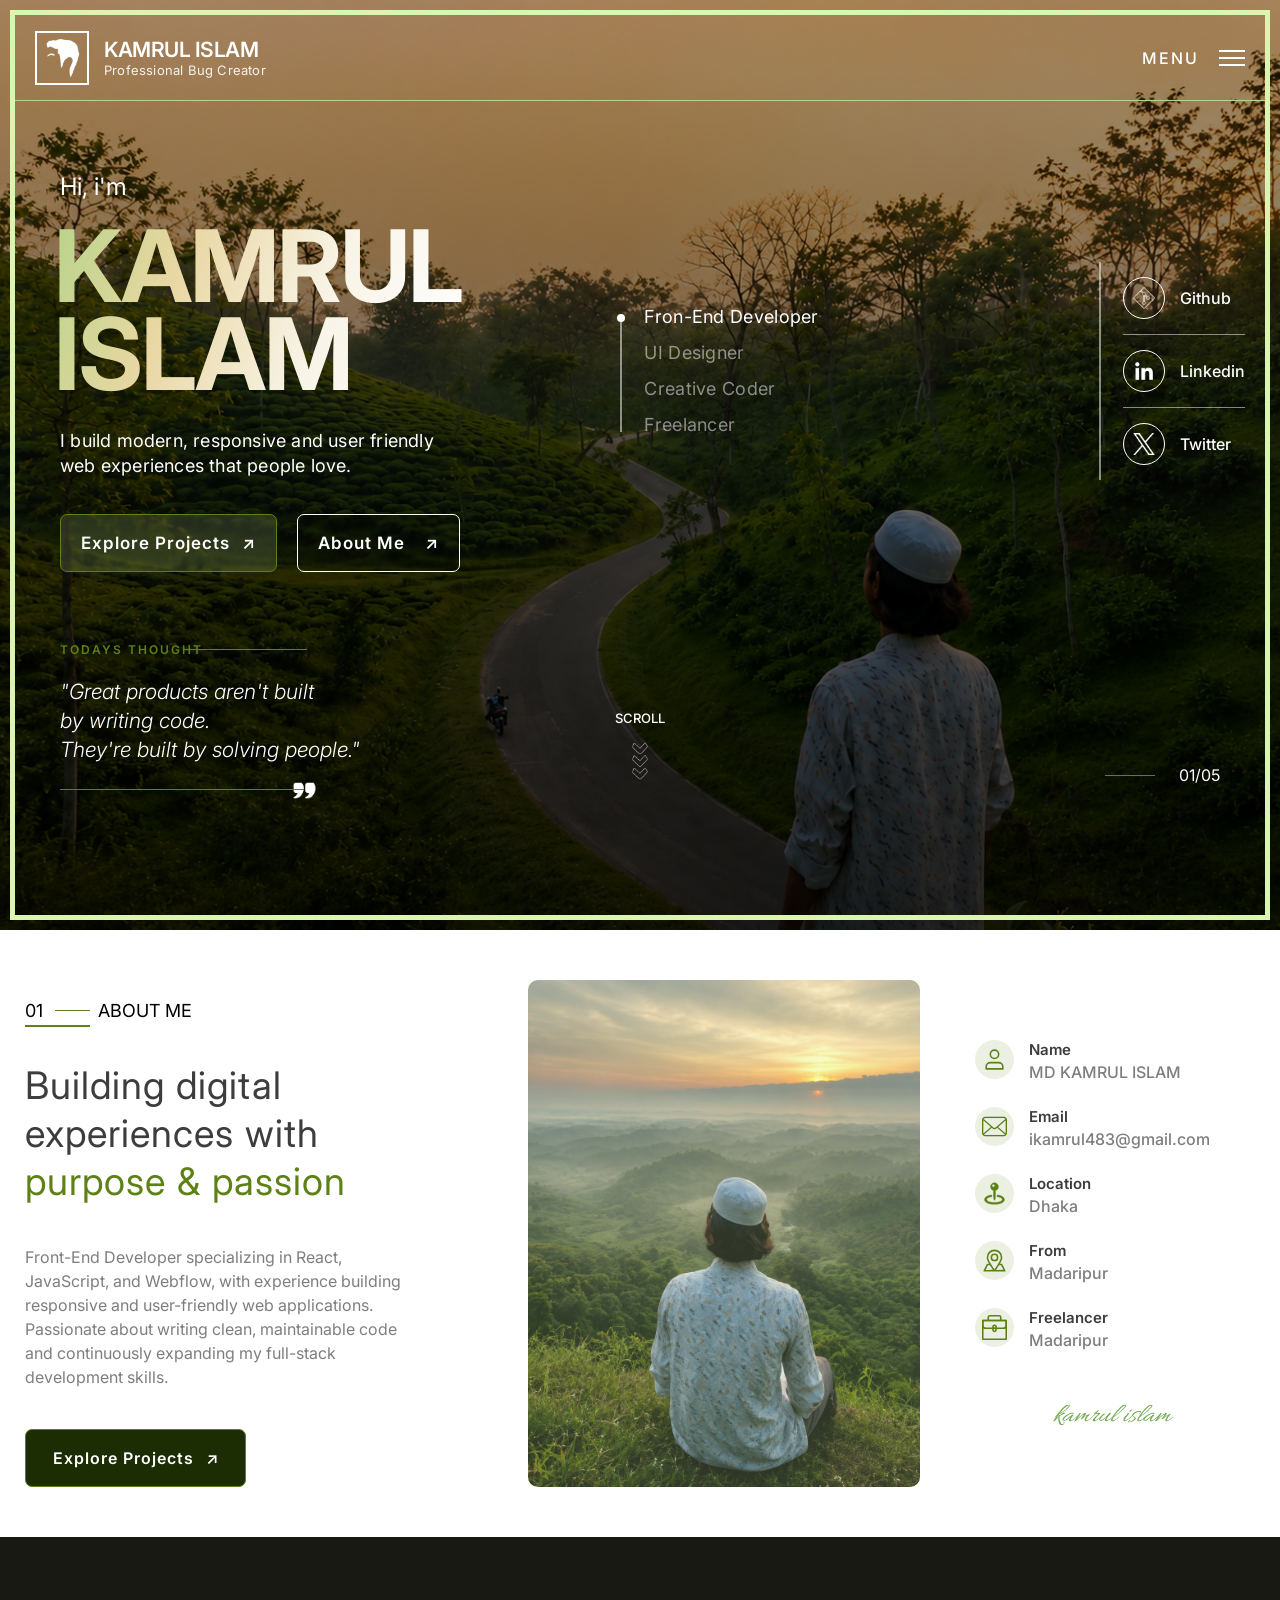
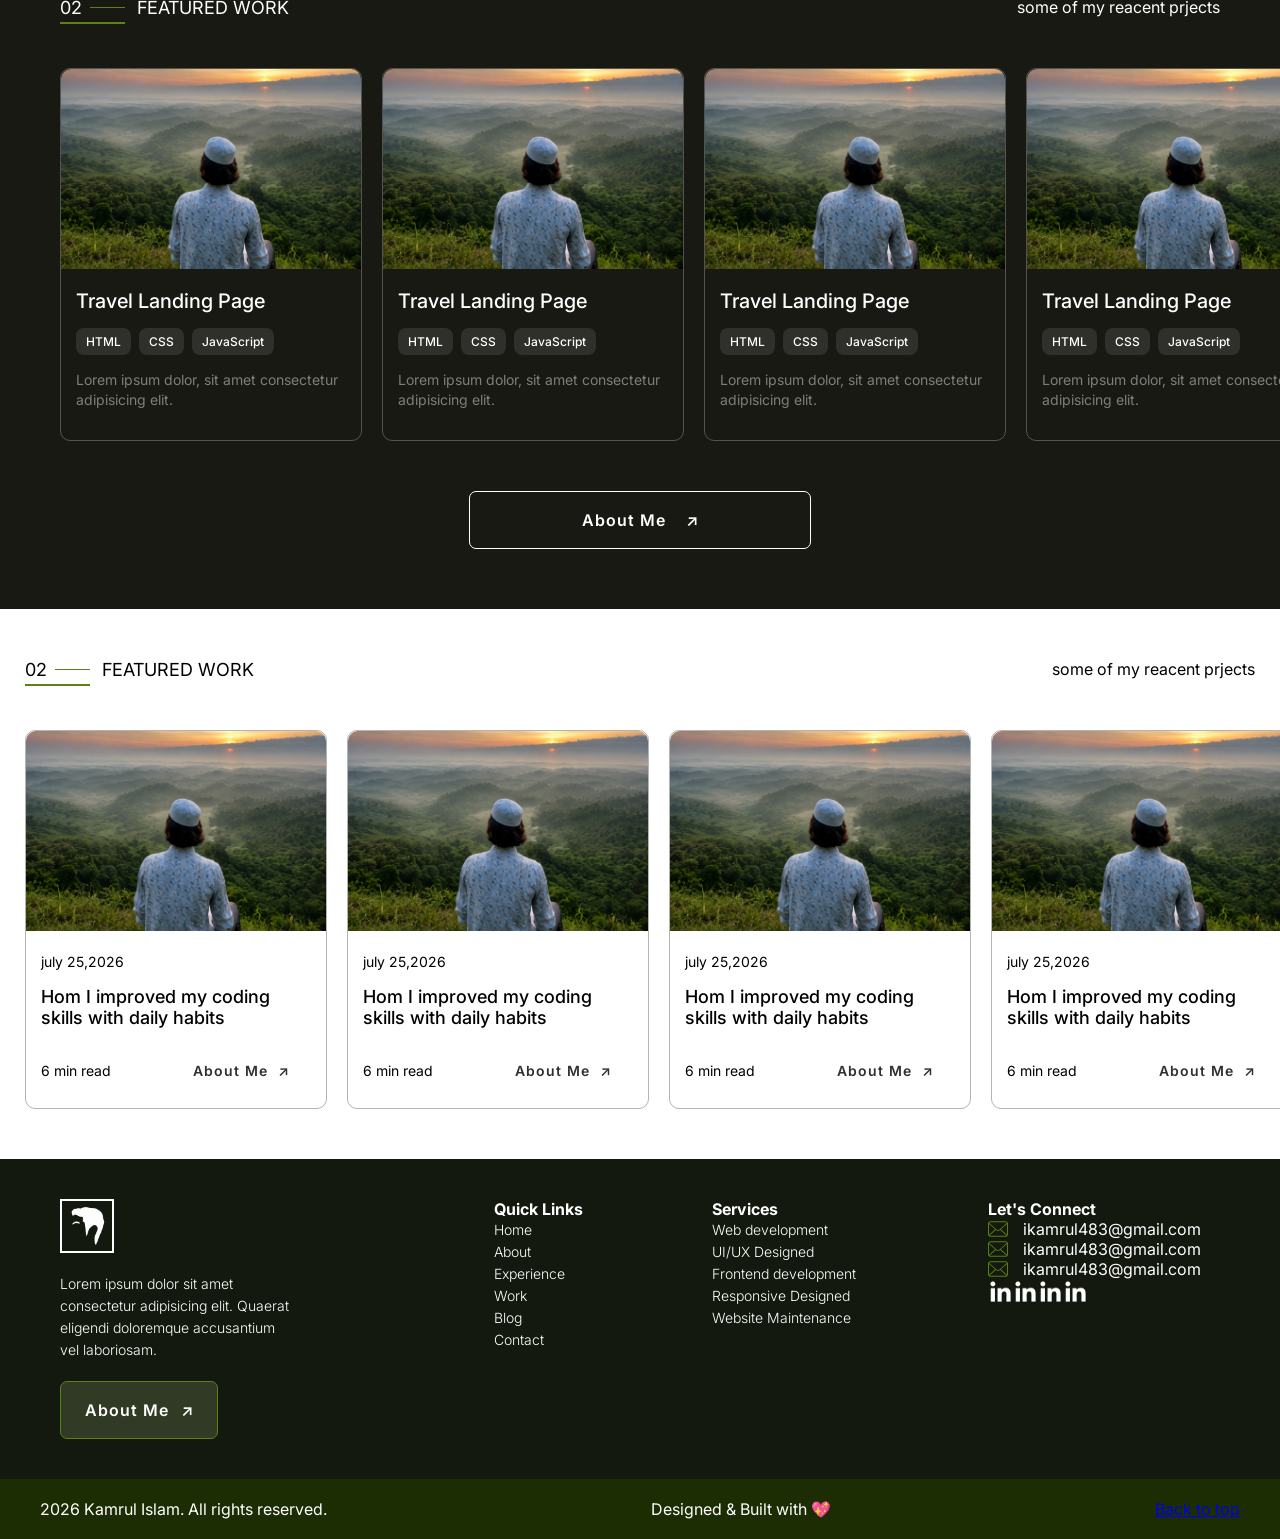
==== index.html @ 01bc1e88 "Initial commit" ====
<!doctype html>
<html lang="en">
  <head>
    <meta charset="UTF-8" />
    <meta name="viewport" content="width=device-width, initial-scale=1.0" />
    <title>Kamrul Islam</title>
    <link rel="preconnect" href="https://fonts.googleapis.com" />
    <link rel="preconnect" href="https://fonts.gstatic.com" crossorigin />
    <link
      href="https://fonts.googleapis.com/css2?family=Inter:ital,opsz,wght@0,14..32,100..900;1,14..32,100..900&display=swap"
      rel="stylesheet"
    />
    <link rel="stylesheet" href="./css/styles.css" />
  </head>
  <body>
    <header class="hero-frame">
      <div class="hero">
        <nav>
          <div class="logo">
            <div class="logo-image">
              <img src="./images/logo.png" alt="" />
            </div>
            <h6>Kamrul ISlam <span>Professional Bug Creator</span></h6>
          </div>

          <div class="menu">
            <h6>Menu</h6>
            <div class="menu-icon"></div>
          </div>
        </nav>

        <div class="top-hero">
          <div class="top-hero-main">
            <h5>Hi, i'm</h5>
            <h1>kamrul<br />islam</h1>
            <p>
              I build modern, responsive and user friendly <br />web experiences
              that people love.
            </p>
            <div class="btn-group">
              <a class="primary-btn">Explore Projects<span>↗</span></a>
              <a class="secondary-btn">About Me<span>↗</span></a>
            </div>
          </div>
          <div class="top-hero-work">
            <p>Fron-End Developer</p>
            <p>UI Designer</p>
            <p>Creative Coder</p>
            <p>Freelancer</p>
          </div>
          <div class="top-hero-icons">
            <div class="top-hero-icon">
              <span class="icon-box">
                <img src="./images/git.png" alt="" />
              </span>
              <a href=""> Github</a>
            </div>
            <div class="top-hero-icon">
              <span class="icon-box">
                <img src="./images/linkedin.png" alt="" />
              </span>
              <a href="">Linkedin</a>
            </div>
            <div class="top-hero-icon">
              <span class="icon-box">
                <img src="./images/twitter.png" alt="" />
              </span>
              <a href="">Twitter</a>
            </div>
          </div>
        </div>
        <div class="bottom-hero">
          <div class="today-quote">
            <h3>Todays thought</h3>
            <em
              >"Great products aren't built <br />by writing code. <br />They're
              built by solving people."</em
            >
          </div>
          <div class="scroll">
            <p>SCROLL</p>
            <div class="arrow-down">
              <img src="./images/right-sign.png" alt="" />
            </div>
          </div>
          <div class="bottom-hero-page_num">01/05</div>
        </div>
      </div>
    </header>

    <main>
      <section class="about container">
        <div class="about-content-left">
          <div class="number"><span>01</span> About Me</div>
          <h2 class="about-title">
            Building digital experiences with <span>purpose & passion</span>
          </h2>
          <p class="about-details">
            Front-End Developer specializing in React, JavaScript, and Webflow,
            with experience building responsive and user-friendly web
            applications. Passionate about writing clean, maintainable code and
            continuously expanding my full-stack development skills.
          </p>
          <a class="primary-btn">Explore Projects<span>↗</span></a>
        </div>
        <div class="about-img">
          <img src="./images/about.png" alt="" />
        </div>
        <div class="about-content-right">
          <div class="about-info">
            <div class="about-icon">
              <svg
                viewBox="0 0 24 24"
                fill="none"
                xmlns="http://www.w3.org/2000/svg"
              >
                <g id="SVGRepo_bgCarrier" stroke-width="0"></g>
                <g
                  id="SVGRepo_tracerCarrier"
                  stroke-linecap="round"
                  stroke-linejoin="round"
                ></g>
                <g id="SVGRepo_iconCarrier">
                  <path
                    d="M16 15H8C5.79086 15 4 16.7909 4 19V21H20V19C20 16.7909 18.2091 15 16 15Z"
                    stroke="#5e8116"
                    stroke-width="1.5"
                    stroke-linecap="round"
                    stroke-linejoin="round"
                  ></path>
                  <path
                    d="M12 11C14.2091 11 16 9.20914 16 7C16 4.79086 14.2091 3 12 3C9.79086 3 8 4.79086 8 7C8 9.20914 9.79086 11 12 11Z"
                    stroke="#5e8116"
                    stroke-width="1.5"
                    stroke-linecap="round"
                    stroke-linejoin="round"
                  ></path>
                </g>
              </svg>
            </div>
            <label for="">Name</label>
            <p>MD KAMRUL ISLAM</p>
          </div>
          <div class="about-info">
            <div class="about-icon">
              <svg
                height="200px"
                width="200px"
                version="1.1"
                id="_x32_"
                xmlns="http://www.w3.org/2000/svg"
                xmlns:xlink="http://www.w3.org/1999/xlink"
                viewBox="0 0 512 512"
                xml:space="preserve"
                fill="#000000"
                stroke="#000000"
              >
                <g id="SVGRepo_bgCarrier" stroke-width="0"></g>
                <g
                  id="SVGRepo_tracerCarrier"
                  stroke-linecap="round"
                  stroke-linejoin="round"
                ></g>
                <g id="SVGRepo_iconCarrier">
                  <style type="text/css">
                    .st0 {
                      fill: #5e8116;
                    }
                  </style>
                  <g>
                    <path
                      class="st0"
                      d="M510.746,110.361c-2.128-10.754-6.926-20.918-13.926-29.463c-1.422-1.794-2.909-3.39-4.535-5.009 c-12.454-12.52-29.778-19.701-47.531-19.701H67.244c-17.951,0-34.834,7-47.539,19.708c-1.608,1.604-3.099,3.216-4.575,5.067 c-6.97,8.509-11.747,18.659-13.824,29.428C0.438,114.62,0,119.002,0,123.435v265.137c0,9.224,1.874,18.206,5.589,26.745 c3.215,7.583,8.093,14.772,14.112,20.788c1.516,1.509,3.022,2.901,4.63,4.258c12.034,9.966,27.272,15.45,42.913,15.45h377.51 c15.742,0,30.965-5.505,42.967-15.56c1.604-1.298,3.091-2.661,4.578-4.148c5.818-5.812,10.442-12.49,13.766-19.854l0.438-1.05 c3.646-8.377,5.497-17.33,5.497-26.628V123.435C512,119.06,511.578,114.649,510.746,110.361z M34.823,99.104 c0.951-1.392,2.165-2.821,3.714-4.382c7.689-7.685,17.886-11.914,28.706-11.914h377.51c10.915,0,21.115,4.236,28.719,11.929 c1.313,1.327,2.567,2.8,3.661,4.272l2.887,3.88l-201.5,175.616c-6.212,5.446-14.21,8.443-22.523,8.443 c-8.231,0-16.222-2.99-22.508-8.436L32.19,102.939L34.823,99.104z M26.755,390.913c-0.109-0.722-0.134-1.524-0.134-2.341V128.925 l156.37,136.411L28.199,400.297L26.755,390.913z M464.899,423.84c-6.052,3.492-13.022,5.344-20.145,5.344H67.244 c-7.127,0-14.094-1.852-20.142-5.344l-6.328-3.668l159.936-139.379l17.528,15.246c10.514,9.128,23.922,14.16,37.761,14.16 c13.89,0,27.32-5.032,37.827-14.16l17.521-15.253L471.228,420.18L464.899,423.84z M485.372,388.572 c0,0.803-0.015,1.597-0.116,2.304l-1.386,9.472L329.012,265.409l156.36-136.418V388.572z"
                    ></path>
                  </g>
                </g>
              </svg>
            </div>
            <label for="">Email</label>
            <p>ikamrul483@gmail.com</p>
          </div>
          <div class="about-info">
            <div class="about-icon">
              <svg
                fill="#5e8116"
                viewBox="0 0 56 56"
                xmlns="http://www.w3.org/2000/svg"
                stroke="#5e8116"
              >
                <g id="SVGRepo_bgCarrier" stroke-width="0"></g>
                <g
                  id="SVGRepo_tracerCarrier"
                  stroke-linecap="round"
                  stroke-linejoin="round"
                ></g>
                <g id="SVGRepo_iconCarrier">
                  <path
                    d="M 27.9883 43.1992 C 28.9492 43.1992 30.1680 39.4492 30.1680 32.5352 L 30.1680 21.4961 C 33.9883 20.5117 36.8008 17.0430 36.8008 12.9180 C 36.8008 8.0664 32.8867 4.1055 27.9883 4.1055 C 23.1133 4.1055 19.1992 8.0664 19.1992 12.9180 C 19.1992 17.0430 21.9883 20.5117 25.8086 21.4726 L 25.8086 32.5352 C 25.8086 39.4258 27.0508 43.1992 27.9883 43.1992 Z M 25.4805 13.4102 C 23.8867 13.4102 22.4805 12.0039 22.4805 10.3867 C 22.4805 8.7461 23.8867 7.3633 25.4805 7.3633 C 27.1211 7.3633 28.4805 8.7461 28.4805 10.3867 C 28.4805 12.0039 27.1211 13.4102 25.4805 13.4102 Z M 27.9883 51.8945 C 42.1680 51.8945 50.3711 46.9727 50.3711 41.7461 C 50.3711 35.4414 40.3399 31.6211 33.8711 31.5977 L 33.8711 35.2539 C 38.3711 35.2774 45.3789 37.7148 45.3789 41.1836 C 45.3789 44.8633 38.7696 47.9570 27.9883 47.9570 C 17.2305 47.9570 10.6211 44.8867 10.6211 41.1836 C 10.6211 37.7148 17.6289 35.2774 22.1289 35.2539 L 22.1289 31.5977 C 15.6602 31.6211 5.6289 35.4414 5.6289 41.7461 C 5.6289 46.9727 13.8321 51.8945 27.9883 51.8945 Z"
                  ></path>
                </g>
              </svg>
            </div>
            <label for="">Location</label>
            <p>Dhaka</p>
          </div>
          <div class="about-info">
            <div class="about-icon">
              <svg
                fill="#5e8116"
                viewBox="0 0 32 32"
                xmlns="http://www.w3.org/2000/svg"
              >
                <g id="SVGRepo_bgCarrier" stroke-width="0"></g>
                <g
                  id="SVGRepo_tracerCarrier"
                  stroke-linecap="round"
                  stroke-linejoin="round"
                ></g>
                <g id="SVGRepo_iconCarrier">
                  <title></title>
                  <g data-name="Layer 11" id="Layer_11">
                    <path
                      d="M16,17a5,5,0,1,0-5-5A5,5,0,0,0,16,17Zm0-8a3,3,0,1,1-3,3A3,3,0,0,1,16,9Z"
                    ></path>
                    <path
                      d="M29.89,28.55l-4-8A1,1,0,0,0,25,20H23.05C25,16.49,26,13.8,26,12A10,10,0,0,0,6,12C6,13.8,7,16.49,9,20H7a1,1,0,0,0-.89.55l-4,8A1,1,0,0,0,3,30H29a1,1,0,0,0,.89-1.45ZM16,4a8,8,0,0,1,8,8c0,1.63-1.26,4.65-3.54,8.49l-.57.94-.15.25-.44.7c0,.08-.09.15-.14.23l-.56.87,0,.06-.5.76-.16.25-.38.55-.15.23c-.15.23-.3.44-.45.65l-.17.25-.25.35-.2.3-.17.23L16,27.3l-.13-.19-.17-.24-.2-.28q-.13-.18-.27-.39L15.08,26l-.46-.67-.13-.2-.39-.58-.16-.23-.51-.79,0,0-.56-.87-.15-.24-.42-.67c-.06-.1-.12-.19-.17-.29l-.5-.82-.06-.1h0C9.26,16.65,8,13.63,8,12A8,8,0,0,1,16,4ZM4.62,28l3-6h2.49l.09.15.3.48.21.35c.12.18.23.36.34.54l.16.26.51.79h0l.49.74a.91.91,0,0,0,.11.16c.12.2.25.39.37.57l.12.17.35.51.1.16.32.45.12.17.25.37.09.12ZM18,28l.09-.13c.08-.11.17-.23.25-.36l.12-.17.31-.45.11-.16c.12-.16.23-.33.35-.5L19.3,26q.18-.25.36-.54l.12-.18.45-.67.05-.09c.17-.25.33-.51.5-.77l.21-.33c.09-.16.19-.31.29-.47l.25-.4.25-.42.11-.17h2.49l3,6Z"
                    ></path>
                  </g>
                </g>
              </svg>
            </div>
            <label for="">From</label>
            <p>Madaripur</p>
          </div>
          <div class="about-info">
            <div class="about-icon">
              <svg
                viewBox="0 0 32 32"
                enable-background="new 0 0 32 32"
                id="Stock_cut"
                version="1.1"
                xml:space="preserve"
                xmlns="http://www.w3.org/2000/svg"
                xmlns:xlink="http://www.w3.org/1999/xlink"
                fill="#000000"
              >
                <g id="SVGRepo_bgCarrier" stroke-width="0"></g>
                <g
                  id="SVGRepo_tracerCarrier"
                  stroke-linecap="round"
                  stroke-linejoin="round"
                ></g>
                <g id="SVGRepo_iconCarrier">
                  <desc></desc>
                  <g>
                    <rect
                      fill="none"
                      height="24"
                      stroke="#5e8116"
                      stroke-linejoin="round"
                      stroke-miterlimit="10"
                      stroke-width="2"
                      width="30"
                      x="1"
                      y="7"
                    ></rect>
                    <path
                      d="M31,7H1v6 c0,2.209,1.791,4,4,4h22c2.209,0,4-1.791,4-4V7z"
                      fill="none"
                      stroke="#5e8116"
                      stroke-linejoin="round"
                      stroke-miterlimit="10"
                      stroke-width="2"
                    ></path>
                    <path
                      d="M8,7V3 c0-1.105,0.895-2,2-2h12c1.105,0,2,0.895,2,2v4"
                      fill="none"
                      stroke="#5e8116"
                      stroke-linejoin="round"
                      stroke-miterlimit="10"
                      stroke-width="2"
                    ></path>
                    <path
                      d="M16,21L16,21 c-1.105,0-2-0.895-2-2v-4c0-1.105,0.895-2,2-2h0c1.105,0,2,0.895,2,2v4C18,20.105,17.105,21,16,21z"
                      fill="none"
                      stroke="#5e8116"
                      stroke-linejoin="round"
                      stroke-miterlimit="10"
                      stroke-width="2"
                    ></path>
                    <line
                      fill="none"
                      stroke="#5e8116"
                      stroke-linejoin="round"
                      stroke-miterlimit="10"
                      stroke-width="2"
                      x1="18"
                      x2="14"
                      y1="17"
                      y2="17"
                    ></line>
                  </g>
                </g>
              </svg>
            </div>
            <label for="">Freelancer</label>
            <p>Madaripur</p>
          </div>

          <img src="./images/signature.png" alt="" />
        </div>
      </section>

      <!-- Featured work  -->

      <section class="work">
        <div class="top-headline">
          <div class="number"><span>02</span> Featured Work</div>
          <p>some of my reacent prjects</p>
        </div>
        <div class="cards container">
          <div class="card">
            <div class="card-img">
              <img src="./images/about.png" alt="" />
            </div>
            <div class="card-details">
              <h3>Travel Landing Page</h3>
              <div class="expartis">
                <span>HTML</span>
                <span>CSS</span>
                <span>JavaScript</span>
              </div>
              <p>Lorem ipsum dolor, sit amet consectetur adipisicing elit.</p>
            </div>
          </div>

          <div class="card">
            <div class="card-img">
              <img src="./images/about.png" alt="" />
            </div>
            <div class="card-details">
              <h3>Travel Landing Page</h3>
              <div class="expartis">
                <span>HTML</span>
                <span>CSS</span>
                <span>JavaScript</span>
              </div>
              <p>Lorem ipsum dolor, sit amet consectetur adipisicing elit.</p>
            </div>
          </div>

          <div class="card">
            <div class="card-img">
              <img src="./images/about.png" alt="" />
            </div>
            <div class="card-details">
              <h3>Travel Landing Page</h3>
              <div class="expartis">
                <span>HTML</span>
                <span>CSS</span>
                <span>JavaScript</span>
              </div>
              <p>Lorem ipsum dolor, sit amet consectetur adipisicing elit.</p>
            </div>
          </div>

          <div class="card">
            <div class="card-img">
              <img src="./images/about.png" alt="" />
            </div>
            <div class="card-details">
              <h3>Travel Landing Page</h3>
              <div class="expartis">
                <span>HTML</span>
                <span>CSS</span>
                <span>JavaScript</span>
              </div>
              <p>Lorem ipsum dolor, sit amet consectetur adipisicing elit.</p>
            </div>
          </div>
        </div>

        <a class="secondary-btn">About Me<span>↗</span></a>
      </section>

      <!-- bolg section  -->

      <article class="container">
        <div class="top-headline">
          <div class="number"><span>02</span> Featured Work</div>
          <p>some of my reacent prjects</p>
        </div>
        <div class="cards">
          <div class="card">
            <div class="card-img">
              <img src="./images/about.png" alt="" />
            </div>
            <div class="card-details">
              <time>july 25,2026</time>
              <h3>Hom I improved my coding skills with daily habits</h3>
              <div class="time">
                <time>6 min read</time>
                <a class="secondary-btn">About Me<span>↗</span></a>
              </div>
            </div>
          </div>

          <div class="card">
            <div class="card-img">
              <img src="./images/about.png" alt="" />
            </div>
            <div class="card-details">
              <time>july 25,2026</time>
              <h3>Hom I improved my coding skills with daily habits</h3>
              <div class="time">
                <time>6 min read</time>
                <a class="secondary-btn">About Me<span>↗</span></a>
              </div>
            </div>
          </div>

          <div class="card">
            <div class="card-img">
              <img src="./images/about.png" alt="" />
            </div>
            <div class="card-details">
              <time>july 25,2026</time>
              <h3>Hom I improved my coding skills with daily habits</h3>
              <div class="time">
                <time>6 min read</time>
                <a class="secondary-btn">About Me<span>↗</span></a>
              </div>
            </div>
          </div>
          <div class="card">
            <div class="card-img">
              <img src="./images/about.png" alt="" />
            </div>
            <div class="card-details">
              <time>july 25,2026</time>
              <h3>Hom I improved my coding skills with daily habits</h3>
              <div class="time">
                <time>6 min read</time>
                <a class="secondary-btn">About Me<span>↗</span></a>
              </div>
            </div>
          </div>
        </div>
      </article>

      <footer>
        <div class="top-footer">
          <div class="footer-part_0">
            <div class="logo-image">
              <img src="./images/logo.png" alt="" />
            </div>
            <p>
              Lorem ipsum dolor sit amet consectetur adipisicing elit. Quaerat
              eligendi doloremque accusantium vel laboriosam.
            </p>
            <a class="primary-btn">About Me<span>↗</span></a>
          </div>
          <div class="footer-part_1">
            <h4>Quick Links</h4>
            <a href="">Home</a>
            <a href="">About</a>
            <a href="">Experience</a>
            <a href="">Work</a>
            <a href="">Blog</a>
            <a href="">Contact</a>
          </div>
          <div class="footer-part_2">
            <h4>Services</h4>
            <a href="">Web development </a>
            <a href="">UI/UX Designed</a><a href="">Frontend development</a
            ><a href="">Responsive Designed</a
            ><a href="">Website Maintenance</a>
          </div>
          <div class="footer-part_3">
            <h4>Let's Connect</h4>
            <div class="personl-info">
              <div class="about-icon">
                <svg
                  height="200px"
                  width="200px"
                  version="1.1"
                  id="_x32_"
                  xmlns="http://www.w3.org/2000/svg"
                  xmlns:xlink="http://www.w3.org/1999/xlink"
                  viewBox="0 0 512 512"
                  xml:space="preserve"
                  fill="#000000"
                  stroke="#000000"
                >
                  <g id="SVGRepo_bgCarrier" stroke-width="0"></g>
                  <g
                    id="SVGRepo_tracerCarrier"
                    stroke-linecap="round"
                    stroke-linejoin="round"
                  ></g>
                  <g id="SVGRepo_iconCarrier">
                    <style type="text/css">
                      .st0 {
                        fill: #5e8116;
                      }
                    </style>
                    <g>
                      <path
                        class="st0"
                        d="M510.746,110.361c-2.128-10.754-6.926-20.918-13.926-29.463c-1.422-1.794-2.909-3.39-4.535-5.009 c-12.454-12.52-29.778-19.701-47.531-19.701H67.244c-17.951,0-34.834,7-47.539,19.708c-1.608,1.604-3.099,3.216-4.575,5.067 c-6.97,8.509-11.747,18.659-13.824,29.428C0.438,114.62,0,119.002,0,123.435v265.137c0,9.224,1.874,18.206,5.589,26.745 c3.215,7.583,8.093,14.772,14.112,20.788c1.516,1.509,3.022,2.901,4.63,4.258c12.034,9.966,27.272,15.45,42.913,15.45h377.51 c15.742,0,30.965-5.505,42.967-15.56c1.604-1.298,3.091-2.661,4.578-4.148c5.818-5.812,10.442-12.49,13.766-19.854l0.438-1.05 c3.646-8.377,5.497-17.33,5.497-26.628V123.435C512,119.06,511.578,114.649,510.746,110.361z M34.823,99.104 c0.951-1.392,2.165-2.821,3.714-4.382c7.689-7.685,17.886-11.914,28.706-11.914h377.51c10.915,0,21.115,4.236,28.719,11.929 c1.313,1.327,2.567,2.8,3.661,4.272l2.887,3.88l-201.5,175.616c-6.212,5.446-14.21,8.443-22.523,8.443 c-8.231,0-16.222-2.99-22.508-8.436L32.19,102.939L34.823,99.104z M26.755,390.913c-0.109-0.722-0.134-1.524-0.134-2.341V128.925 l156.37,136.411L28.199,400.297L26.755,390.913z M464.899,423.84c-6.052,3.492-13.022,5.344-20.145,5.344H67.244 c-7.127,0-14.094-1.852-20.142-5.344l-6.328-3.668l159.936-139.379l17.528,15.246c10.514,9.128,23.922,14.16,37.761,14.16 c13.89,0,27.32-5.032,37.827-14.16l17.521-15.253L471.228,420.18L464.899,423.84z M485.372,388.572 c0,0.803-0.015,1.597-0.116,2.304l-1.386,9.472L329.012,265.409l156.36-136.418V388.572z"
                      ></path>
                    </g>
                  </g>
                </svg>
                <p>ikamrul483@gmail.com</p>
              </div>
              <div class="about-icon">
                <svg
                  height="200px"
                  width="200px"
                  version="1.1"
                  id="_x32_"
                  xmlns="http://www.w3.org/2000/svg"
                  xmlns:xlink="http://www.w3.org/1999/xlink"
                  viewBox="0 0 512 512"
                  xml:space="preserve"
                  fill="#000000"
                  stroke="#000000"
                >
                  <g id="SVGRepo_bgCarrier" stroke-width="0"></g>
                  <g
                    id="SVGRepo_tracerCarrier"
                    stroke-linecap="round"
                    stroke-linejoin="round"
                  ></g>
                  <g id="SVGRepo_iconCarrier">
                    <style type="text/css">
                      .st0 {
                        fill: #5e8116;
                      }
                    </style>
                    <g>
                      <path
                        class="st0"
                        d="M510.746,110.361c-2.128-10.754-6.926-20.918-13.926-29.463c-1.422-1.794-2.909-3.39-4.535-5.009 c-12.454-12.52-29.778-19.701-47.531-19.701H67.244c-17.951,0-34.834,7-47.539,19.708c-1.608,1.604-3.099,3.216-4.575,5.067 c-6.97,8.509-11.747,18.659-13.824,29.428C0.438,114.62,0,119.002,0,123.435v265.137c0,9.224,1.874,18.206,5.589,26.745 c3.215,7.583,8.093,14.772,14.112,20.788c1.516,1.509,3.022,2.901,4.63,4.258c12.034,9.966,27.272,15.45,42.913,15.45h377.51 c15.742,0,30.965-5.505,42.967-15.56c1.604-1.298,3.091-2.661,4.578-4.148c5.818-5.812,10.442-12.49,13.766-19.854l0.438-1.05 c3.646-8.377,5.497-17.33,5.497-26.628V123.435C512,119.06,511.578,114.649,510.746,110.361z M34.823,99.104 c0.951-1.392,2.165-2.821,3.714-4.382c7.689-7.685,17.886-11.914,28.706-11.914h377.51c10.915,0,21.115,4.236,28.719,11.929 c1.313,1.327,2.567,2.8,3.661,4.272l2.887,3.88l-201.5,175.616c-6.212,5.446-14.21,8.443-22.523,8.443 c-8.231,0-16.222-2.99-22.508-8.436L32.19,102.939L34.823,99.104z M26.755,390.913c-0.109-0.722-0.134-1.524-0.134-2.341V128.925 l156.37,136.411L28.199,400.297L26.755,390.913z M464.899,423.84c-6.052,3.492-13.022,5.344-20.145,5.344H67.244 c-7.127,0-14.094-1.852-20.142-5.344l-6.328-3.668l159.936-139.379l17.528,15.246c10.514,9.128,23.922,14.16,37.761,14.16 c13.89,0,27.32-5.032,37.827-14.16l17.521-15.253L471.228,420.18L464.899,423.84z M485.372,388.572 c0,0.803-0.015,1.597-0.116,2.304l-1.386,9.472L329.012,265.409l156.36-136.418V388.572z"
                      ></path>
                    </g>
                  </g>
                </svg>
                <p>ikamrul483@gmail.com</p>
              </div>
              <div class="about-icon">
                <svg
                  height="200px"
                  width="200px"
                  version="1.1"
                  id="_x32_"
                  xmlns="http://www.w3.org/2000/svg"
                  xmlns:xlink="http://www.w3.org/1999/xlink"
                  viewBox="0 0 512 512"
                  xml:space="preserve"
                  fill="#000000"
                  stroke="#000000"
                >
                  <g id="SVGRepo_bgCarrier" stroke-width="0"></g>
                  <g
                    id="SVGRepo_tracerCarrier"
                    stroke-linecap="round"
                    stroke-linejoin="round"
                  ></g>
                  <g id="SVGRepo_iconCarrier">
                    <style type="text/css">
                      .st0 {
                        fill: #5e8116;
                      }
                    </style>
                    <g>
                      <path
                        class="st0"
                        d="M510.746,110.361c-2.128-10.754-6.926-20.918-13.926-29.463c-1.422-1.794-2.909-3.39-4.535-5.009 c-12.454-12.52-29.778-19.701-47.531-19.701H67.244c-17.951,0-34.834,7-47.539,19.708c-1.608,1.604-3.099,3.216-4.575,5.067 c-6.97,8.509-11.747,18.659-13.824,29.428C0.438,114.62,0,119.002,0,123.435v265.137c0,9.224,1.874,18.206,5.589,26.745 c3.215,7.583,8.093,14.772,14.112,20.788c1.516,1.509,3.022,2.901,4.63,4.258c12.034,9.966,27.272,15.45,42.913,15.45h377.51 c15.742,0,30.965-5.505,42.967-15.56c1.604-1.298,3.091-2.661,4.578-4.148c5.818-5.812,10.442-12.49,13.766-19.854l0.438-1.05 c3.646-8.377,5.497-17.33,5.497-26.628V123.435C512,119.06,511.578,114.649,510.746,110.361z M34.823,99.104 c0.951-1.392,2.165-2.821,3.714-4.382c7.689-7.685,17.886-11.914,28.706-11.914h377.51c10.915,0,21.115,4.236,28.719,11.929 c1.313,1.327,2.567,2.8,3.661,4.272l2.887,3.88l-201.5,175.616c-6.212,5.446-14.21,8.443-22.523,8.443 c-8.231,0-16.222-2.99-22.508-8.436L32.19,102.939L34.823,99.104z M26.755,390.913c-0.109-0.722-0.134-1.524-0.134-2.341V128.925 l156.37,136.411L28.199,400.297L26.755,390.913z M464.899,423.84c-6.052,3.492-13.022,5.344-20.145,5.344H67.244 c-7.127,0-14.094-1.852-20.142-5.344l-6.328-3.668l159.936-139.379l17.528,15.246c10.514,9.128,23.922,14.16,37.761,14.16 c13.89,0,27.32-5.032,37.827-14.16l17.521-15.253L471.228,420.18L464.899,423.84z M485.372,388.572 c0,0.803-0.015,1.597-0.116,2.304l-1.386,9.472L329.012,265.409l156.36-136.418V388.572z"
                      ></path>
                    </g>
                  </g>
                </svg>
                <p>ikamrul483@gmail.com</p>
              </div>
            </div>
            <div class="social-icon">
              <span class="icon-box">
                <img src="./images/linkedin.png" alt="" />
              </span>
              <span class="icon-box">
                <img src="./images/linkedin.png" alt="" />
              </span>
              <span class="icon-box">
                <img src="./images/linkedin.png" alt="" />
              </span>
              <span class="icon-box">
                <img src="./images/linkedin.png" alt="" />
              </span>
            </div>
          </div>
        </div>
        <div class="footer-bottom">
          <p>2026 Kamrul Islam. All rights reserved.</p>
          <p>Designed & Built with 💖</p>
          <a href="#">Back to top</a>
        </div>
      </footer>
    </main>
  </body>
</html>
---- css/styles.css ----
/* header {
  background:
    linear-gradient(rgba(255, 255, 255, 0.12), rgba(255, 255, 255, 0.12)), url();
  background-repeat: no-repeat;
  background-size: cover;
  height: 100vh;
  background-position: center;
  filter: brightness(65%) saturate(90%);
} */

/* White #FDFBF8
Dar# 151515
Green #4A7C59
Orange #D8A55A
Text #FFFFFF */

* {
  margin: 0;
  padding: 0;
}

body {
  font-family: "Inter", sans-serif;
  box-sizing: border-box;
}

.container {
  width: 1230px;
  margin: 50px auto;
}
.hero-frame {
  position: relative;
  background-image:
    linear-gradient(180deg, rgb(0 0 0 / 34%) 0%, rgba(0, 0, 0, 0.75) 100%),
    url(../images/hero3.png);
  background-size: cover;
  background-position: center;
  background-repeat: no-repeat;
  overflow: hidden;
  padding: 10px;
}

.hero {
  position: relative;
  min-height: 100vh;
  color: #ffffff;
  border: 5px solid #dbf5b0;
}

nav {
  display: flex;
  justify-content: space-between;
  /* width: 1250px; */
  padding: 0 20px;
  height: 85px;
  align-items: center;
  border-bottom: 1px solid #b8d48a;
}

.logo {
  display: flex;
  gap: 15px;
  align-items: center;

  h6 {
    font-size: 21px;
    font-weight: 600;
    letter-spacing: -0.5px;
    text-transform: uppercase;

    span {
      font-size: 13px;
      font-weight: 400;
      letter-spacing: 0.2px;
      opacity: 0.9;
      display: block;
      text-transform: capitalize;
    }
  }
}

.logo-image {
  width: 40px;
  height: 40px;
  border: 2px solid #ffffff;
  padding: 5px;
  background-color: transparent;
}

.logo-image img {
  width: 100%;
}

.top-hero {
  display: flex;
  justify-content: space-between;
  align-items: center;
}

.top-hero,
.bottom-hero {
  margin: 70px 20px 25px 45px;
}

.top-hero-main h5 {
  font-size: 24px;
  font-weight: 400;
  line-height: 1.3;
}

.top-hero-main h1 {
  background: linear-gradient(
    290deg,
    #ffffff 0%,
    #f8f4e8 35%,
    #e9d7a3 70%,
    #b8d48a 100%
  );
  background-clip: text;
  -webkit-text-fill-color: transparent;
  font-size: 100px;
  font-weight: 700;
  line-height: 0.88;
  letter-spacing: -2px;
  text-transform: uppercase;
  margin: 20px 0 20px -6px;
}
.top-hero-main p {
  font-size: 18px;
  font-weight: 400;
  line-height: 1.4;
  letter-spacing: 0.2px;
  max-width: 520px;
  margin-bottom: 35px;
  margin-top: 30px;
}
.menu {
  display: flex;
  position: relative;
  gap: 20px;
  height: 25px;
  align-items: center;

  h6 {
    font-size: 16px;
    font-weight: 500;
    letter-spacing: 2px;
    text-transform: uppercase;
    line-height: 1;
  }
}
.menu-icon {
  width: 26px;
  height: 2px;
  background-color: #ffffff;
}
.menu-icon::after {
  content: "";
  width: 26px;
  height: 2px;
  background-color: #ffffff;
  position: absolute;
  bottom: 4px;
}

.menu-icon::before {
  content: "";
  width: 26px;
  background-color: #ffffff;
  height: 2px;
  position: absolute;
  top: 5px;
}

.btn-group {
  font-size: 17px;
  font-weight: 500;
  letter-spacing: 0.4px;
  gap: 20px;
  display: flex;
}
.primary-btn,
.secondary-btn {
  position: relative;
  display: flex;
  align-items: center;
  justify-content: center;
  gap: 12px;
  padding: 18px 20px;
  font-weight: 600;
  letter-spacing: 1px;
  border-radius: 7px;
  color: #fff;
  text-transform: capitalize;

  overflow: hidden;
  cursor: pointer;
}

.primary-btn {
  border: 1px solid #5e8116;
  /* background: #4a7c5945; */
  background-color: #b8d48a2e;
  backdrop-filter: blur(1px);
  transition: 0.45s;
}

.secondary-btn {
  border: 1.5px solid rgb(255, 255, 255);
  backdrop-filter: blur(1px);
  transition: 0.45s ease;
  gap: 20px;
}

.top-hero-icons {
  font-size: 16px;
  font-weight: 500;
  position: relative;

  &.top-hero-icons::before {
    content: "";
    position: absolute;
    left: -24px;
    top: 0px;
    width: 2px;
    height: 100%;
    background: rgba(255, 255, 255, 0.5);
  }

  .top-hero-icon {
    display: flex;
    align-items: center;
    gap: 15px;
    padding: 15px 0;

    &:not(:last-child) {
      border-bottom: 1px solid rgba(255, 255, 255, 0.5);
    }

    .icon-box {
      width: 40px;
      height: 40px;
      border: 1px solid #fff;
      border-radius: 100%;
      display: flex;
      flex-direction: column;
      align-items: center;
      justify-content: center;

      img {
        width: 56%;
      }
    }
    a {
      text-decoration: none;
      color: #ffffff;
      font-size: 16px;
      font-weight: 500;
    }
  }
}

.top-hero-work {
  flex-basis: 25%;
  position: relative;

  p {
    font-size: 18px;
    font-weight: 400;
    line-height: 2;
    letter-spacing: 0.3px;
  }

  p:not(:first-child) {
    color: rgba(255, 255, 255, 0.5);
  }
}

.top-hero-work::after {
  content: "";
  position: absolute;
  left: -24px;
  top: 15px;
  width: 2px;
  height: 82%;
  background: rgba(255, 255, 255, 0.5);
}

.top-hero-work::before {
  content: "";
  position: absolute;
  left: -27px;
  top: 15px;
  width: 8px;
  height: 8px;
  border-radius: 100%;
  background: #ffffff;
}

.bottom-hero {
  display: flex;
  justify-content: space-between;
  align-items: end;
  margin-bottom: 60px;
  margin-right: 45px;
}

.today-quote,
.scroll,
.bottom-hero-page_num {
  flex-basis: calc(100% / 3);
}
.today-quote {
  margin-bottom: 20px;
  position: relative;

  &::after {
    content: "";
    width: 244px;
    height: 1px;
    background-color: #5e8116;
    bottom: -25px;
    position: absolute;
    left: 0;
  }
  h3 {
    position: relative;
    font-size: 12px;
    font-weight: 600;
    letter-spacing: 2px;
    text-transform: uppercase;
    /* color: #7fbf00; */
    color: #5e8116;
    margin-bottom: 20px;

    &::before {
      content: "";
      position: absolute;
      width: 122px;
      height: 1px;
      background-color: #5e8116;
      top: 7px;
      right: 140px;
    }

    &::after {
      content: "";
      background-image: url(../images/quote-right.png);
      background-size: cover;
      position: absolute;
      width: 25px;
      height: 25px;
      right: 130px;
      top: 136px;
    }
  }
  em {
    font-size: 21px;
    font-weight: 300;
    line-height: 1.4;
  }
}

.scroll {
  display: flex;
  flex-direction: column;
  align-items: center;

  p {
    font-size: 13px;
    font-weight: 500;
    margin-bottom: 15px;
  }

  .arrow-down {
    width: 40px;
    img {
      width: 100%;
    }
  }
}
.bottom-hero-page_num {
  text-align: right;
  position: relative;

  &::before {
    content: "";
    width: 50px;
    height: 1px;
    background-color: #5e8116;
    position: absolute;
    top: 10px;
    right: 65px;
  }
}

/* about section  */

.number {
  font-size: 18px;
  text-transform: uppercase;
  position: relative;
  span {
    margin-right: 50px;
    &::after {
      content: "";
      position: absolute;
      width: 35px;
      height: 1px;
      background-color: #5e8116;
      top: 10px;
      left: 30px;
    }

    &::before {
      content: "";
      position: absolute;
      width: 65px;
      height: 2px;
      background-color: #5e8116;
      top: 25px;
      left: 0px;
    }
  }
}

.about {
  gap: 55px;
  display: flex;

  .about-content-left {
    flex-basis: 40%;
    margin-top: 20px;

    .about-title {
      font-size: 38px;
      font-weight: 400;
      margin: 40px 0;
      color: #3e3d3d;
      width: 80%;
      line-height: 48px;
      letter-spacing: 1px;

      span {
        color: #5e8116;
      }
    }
    .about-details {
      font-size: 16px;
      font-weight: 400;
      line-height: 24px;
      color: #7e7e7e;
      margin-bottom: 40px;
      width: 90%;
    }

    .primary-btn {
      background-color: #1c2c03;
      width: 40%;
    }
  }

  .about-img {
    flex-basis: 35%;
    position: relative;
    &::before {
      content: "";
      position: absolute;
      width: 100%;
      height: 100%;
      background-color: #dbf5b038;
      top: 0;
    }
    img {
      width: 100%;
      height: 100%;
      object-fit: cover;
      object-position: center;
      border-radius: 10px;
    }
  }

  .about-content-right {
    flex-basis: 25%;
    margin-top: 60px;

    .about-info {
      display: grid;
      grid-template-columns: min-content auto;
      column-gap: 15px;
      row-gap: 3px;
      margin-bottom: 25px;

      .about-icon {
        grid-row: 1/3;
        width: 25px;
        height: 25px;
        background: #5e81161f;
        padding: 7px;
        border-radius: 100%;
        svg {
          width: 100%;
          height: 100%;
        }
      }
      label {
        font-size: 15px;
        font-weight: 600;
        color: #3e3d3d;
      }
      p {
        color: #7e7e7e;
        font-weight: 500;
      }
    }

    img {
      width: 100%;
    }
  }
}

/* work section  */

.work {
  background-color: #171912;
  color: #ffffff;
  padding: 60px;

  .secondary-btn {
    width: 300px;
    margin: 0 auto;
  }
}

.top-headline {
  display: flex;
  justify-content: space-between;
  p {
    font-size: 16px;
  }
}

.cards {
  display: flex;
  gap: 20px;
  .card {
    flex-basis: calc(100% / 4);
    border-radius: 10px;
    border: 1px solid #7e7e7e96;
    .card-img {
      min-width: 300px;
      height: 200px;

      img {
        width: 100%;
        height: 100%;
        border-radius: 10px 10px 0 0;
        object-fit: cover;
        object-position: center;
      }
    }

    .card-details {
      margin: 20px 15px 30px;
      h3 {
        font-size: 20px;
        font-weight: 500;
      }

      .expartis {
        display: flex;
        gap: 8px;
        margin: 15px 0;
        span {
          background-color: #7e7e7e3b;
          border-radius: 8px;
          padding: 6px 10px;
          font-size: 12px;
          font-weight: 500;
        }
      }

      p {
        font-size: 14px;
        color: #7e7e7e;
        line-height: 20px;
      }
    }
  }
}

/* article section  */

article {
  .cards {
    .card {
      margin-top: 50px;
      .card-details {
        margin-bottom: 10px;
        time {
          font-size: 14px;
        }
        h3 {
          font-size: 18px;
          margin: 15px 0;
        }
        .time {
          display: flex;
          align-items: center;
          justify-content: space-between;

          .secondary-btn {
            color: rgb(48, 48, 48);
            font-size: 14px;
            gap: 10px;
          }
        }
      }
    }
  }
}

/* footer section  */

.top-footer {
  display: flex;
  justify-content: space-between;
  padding: 40px 60px;
  background-color: #14190f;
  color: #fff;

  .footer-part_0 {
    flex-basis: 20%;
    margin-right: 100px;
    .logo-image {
      img {
      }
    }
    p {
      font-size: 14px;
      font-weight: 300;
      line-height: 22px;
      margin: 20px 0;
    }
    a {
      width: 50%;
    }
  }

  .footer-part_1 {
    flex-basis: 10%;
  }

  .footer-part_2 {
    flex-basis: 15%;
  }
  .footer-part_1,
  .footer-part_2 {
    display: flex;
    flex-direction: column;
    a {
      text-decoration: none;
      color: #ffffff;
      font-size: 14px;
      font-weight: 300;
      line-height: 22px;
    }
  }

  .footer-part_3 {
    flex-basis: 20%;
    .personl-info {
      padding: 0;
      margin: 0;
      .about-icon {
        display: flex;
        gap: 15px;

        svg {
          width: 20px;
          height: 20px;
        }
      }
    }

    .social-icon {
      display: flex;
      .icon-box {
        display: block;
        width: 25px;
        img {
          width: 100%;
        }
      }
    }
  }
}

.footer-bottom {
  display: flex;
  justify-content: space-between;
  padding: 20px 40px;
  background-color: #1c2c03;
  color: #fff;
}
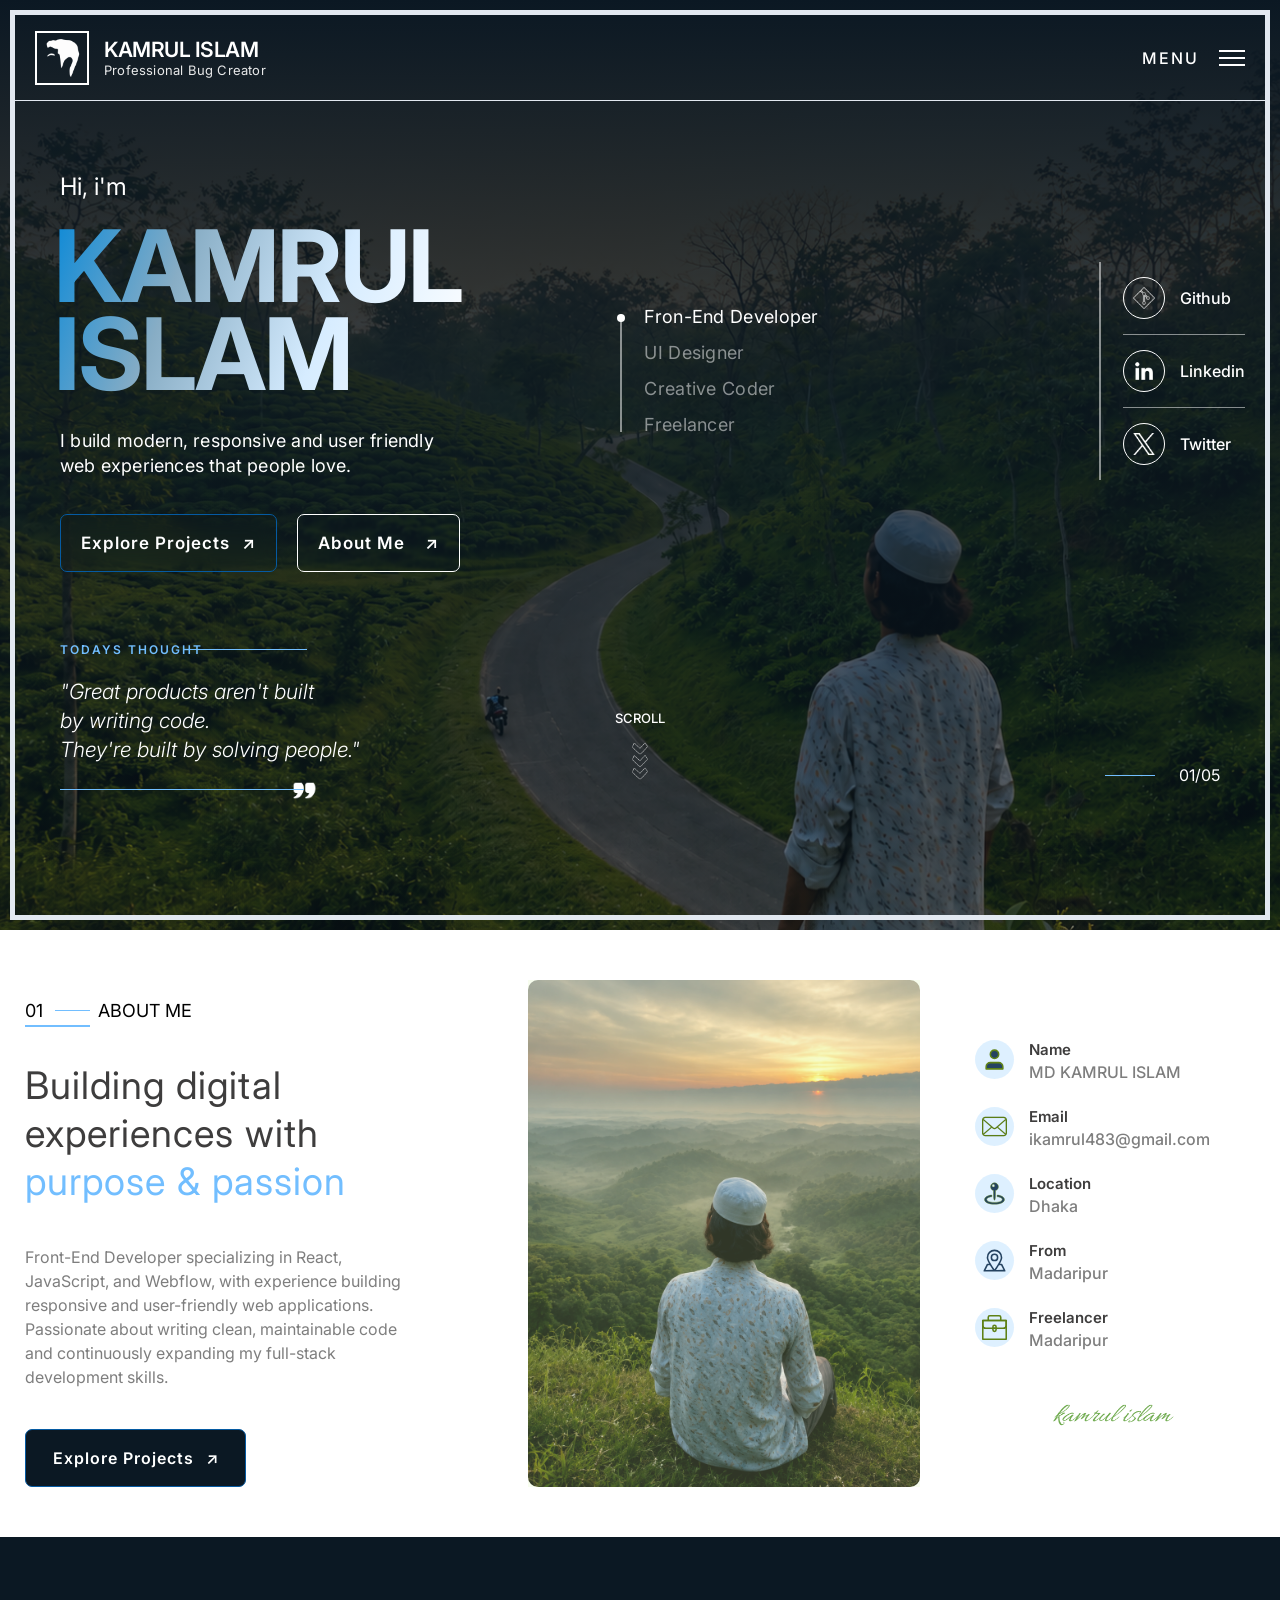
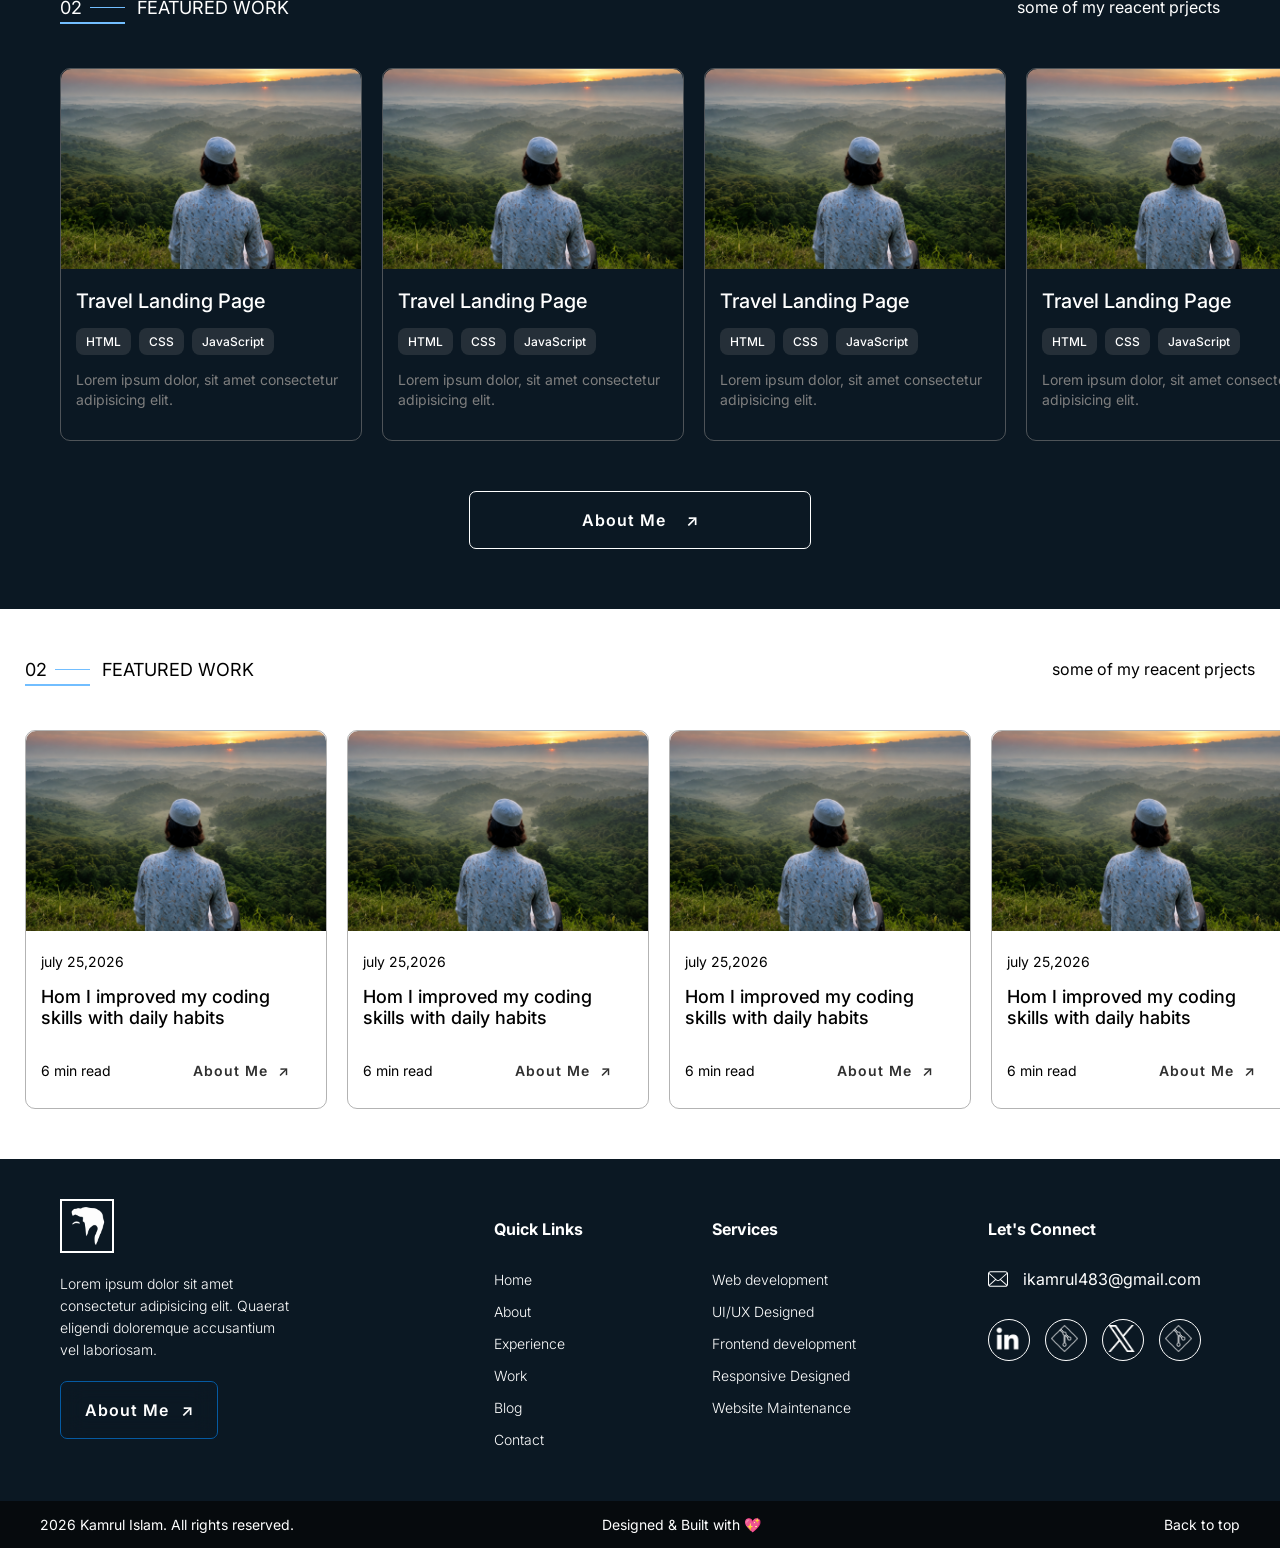
==== commit 33bd3013: "ss add" ====
--- a/index.html
+++ b/index.html
@@ -489,8 +489,8 @@
                   xmlns:xlink="http://www.w3.org/1999/xlink"
                   viewBox="0 0 512 512"
                   xml:space="preserve"
-                  fill="#000000"
-                  stroke="#000000"
+                  fill="#ffffff"
+                  stroke="#ffffff"
                 >
                   <g id="SVGRepo_bgCarrier" stroke-width="0"></g>
                   <g
@@ -500,13 +500,13 @@
                   ></g>
                   <g id="SVGRepo_iconCarrier">
                     <style type="text/css">
-                      .st0 {
-                        fill: #5e8116;
+                      .st1 {
+                        fill: #ffffff;
                       }
                     </style>
                     <g>
                       <path
-                        class="st0"
+                        class="st1"
                         d="M510.746,110.361c-2.128-10.754-6.926-20.918-13.926-29.463c-1.422-1.794-2.909-3.39-4.535-5.009 c-12.454-12.52-29.778-19.701-47.531-19.701H67.244c-17.951,0-34.834,7-47.539,19.708c-1.608,1.604-3.099,3.216-4.575,5.067 c-6.97,8.509-11.747,18.659-13.824,29.428C0.438,114.62,0,119.002,0,123.435v265.137c0,9.224,1.874,18.206,5.589,26.745 c3.215,7.583,8.093,14.772,14.112,20.788c1.516,1.509,3.022,2.901,4.63,4.258c12.034,9.966,27.272,15.45,42.913,15.45h377.51 c15.742,0,30.965-5.505,42.967-15.56c1.604-1.298,3.091-2.661,4.578-4.148c5.818-5.812,10.442-12.49,13.766-19.854l0.438-1.05 c3.646-8.377,5.497-17.33,5.497-26.628V123.435C512,119.06,511.578,114.649,510.746,110.361z M34.823,99.104 c0.951-1.392,2.165-2.821,3.714-4.382c7.689-7.685,17.886-11.914,28.706-11.914h377.51c10.915,0,21.115,4.236,28.719,11.929 c1.313,1.327,2.567,2.8,3.661,4.272l2.887,3.88l-201.5,175.616c-6.212,5.446-14.21,8.443-22.523,8.443 c-8.231,0-16.222-2.99-22.508-8.436L32.19,102.939L34.823,99.104z M26.755,390.913c-0.109-0.722-0.134-1.524-0.134-2.341V128.925 l156.37,136.411L28.199,400.297L26.755,390.913z M464.899,423.84c-6.052,3.492-13.022,5.344-20.145,5.344H67.244 c-7.127,0-14.094-1.852-20.142-5.344l-6.328-3.668l159.936-139.379l17.528,15.246c10.514,9.128,23.922,14.16,37.761,14.16 c13.89,0,27.32-5.032,37.827-14.16l17.521-15.253L471.228,420.18L464.899,423.84z M485.372,388.572 c0,0.803-0.015,1.597-0.116,2.304l-1.386,9.472L329.012,265.409l156.36-136.418V388.572z"
                       ></path>
                     </g>
@@ -514,89 +514,19 @@
                 </svg>
                 <p>ikamrul483@gmail.com</p>
               </div>
-              <div class="about-icon">
-                <svg
-                  height="200px"
-                  width="200px"
-                  version="1.1"
-                  id="_x32_"
-                  xmlns="http://www.w3.org/2000/svg"
-                  xmlns:xlink="http://www.w3.org/1999/xlink"
-                  viewBox="0 0 512 512"
-                  xml:space="preserve"
-                  fill="#000000"
-                  stroke="#000000"
-                >
-                  <g id="SVGRepo_bgCarrier" stroke-width="0"></g>
-                  <g
-                    id="SVGRepo_tracerCarrier"
-                    stroke-linecap="round"
-                    stroke-linejoin="round"
-                  ></g>
-                  <g id="SVGRepo_iconCarrier">
-                    <style type="text/css">
-                      .st0 {
-                        fill: #5e8116;
-                      }
-                    </style>
-                    <g>
-                      <path
-                        class="st0"
-                        d="M510.746,110.361c-2.128-10.754-6.926-20.918-13.926-29.463c-1.422-1.794-2.909-3.39-4.535-5.009 c-12.454-12.52-29.778-19.701-47.531-19.701H67.244c-17.951,0-34.834,7-47.539,19.708c-1.608,1.604-3.099,3.216-4.575,5.067 c-6.97,8.509-11.747,18.659-13.824,29.428C0.438,114.62,0,119.002,0,123.435v265.137c0,9.224,1.874,18.206,5.589,26.745 c3.215,7.583,8.093,14.772,14.112,20.788c1.516,1.509,3.022,2.901,4.63,4.258c12.034,9.966,27.272,15.45,42.913,15.45h377.51 c15.742,0,30.965-5.505,42.967-15.56c1.604-1.298,3.091-2.661,4.578-4.148c5.818-5.812,10.442-12.49,13.766-19.854l0.438-1.05 c3.646-8.377,5.497-17.33,5.497-26.628V123.435C512,119.06,511.578,114.649,510.746,110.361z M34.823,99.104 c0.951-1.392,2.165-2.821,3.714-4.382c7.689-7.685,17.886-11.914,28.706-11.914h377.51c10.915,0,21.115,4.236,28.719,11.929 c1.313,1.327,2.567,2.8,3.661,4.272l2.887,3.88l-201.5,175.616c-6.212,5.446-14.21,8.443-22.523,8.443 c-8.231,0-16.222-2.99-22.508-8.436L32.19,102.939L34.823,99.104z M26.755,390.913c-0.109-0.722-0.134-1.524-0.134-2.341V128.925 l156.37,136.411L28.199,400.297L26.755,390.913z M464.899,423.84c-6.052,3.492-13.022,5.344-20.145,5.344H67.244 c-7.127,0-14.094-1.852-20.142-5.344l-6.328-3.668l159.936-139.379l17.528,15.246c10.514,9.128,23.922,14.16,37.761,14.16 c13.89,0,27.32-5.032,37.827-14.16l17.521-15.253L471.228,420.18L464.899,423.84z M485.372,388.572 c0,0.803-0.015,1.597-0.116,2.304l-1.386,9.472L329.012,265.409l156.36-136.418V388.572z"
-                      ></path>
-                    </g>
-                  </g>
-                </svg>
-                <p>ikamrul483@gmail.com</p>
-              </div>
-              <div class="about-icon">
-                <svg
-                  height="200px"
-                  width="200px"
-                  version="1.1"
-                  id="_x32_"
-                  xmlns="http://www.w3.org/2000/svg"
-                  xmlns:xlink="http://www.w3.org/1999/xlink"
-                  viewBox="0 0 512 512"
-                  xml:space="preserve"
-                  fill="#000000"
-                  stroke="#000000"
-                >
-                  <g id="SVGRepo_bgCarrier" stroke-width="0"></g>
-                  <g
-                    id="SVGRepo_tracerCarrier"
-                    stroke-linecap="round"
-                    stroke-linejoin="round"
-                  ></g>
-                  <g id="SVGRepo_iconCarrier">
-                    <style type="text/css">
-                      .st0 {
-                        fill: #5e8116;
-                      }
-                    </style>
-                    <g>
-                      <path
-                        class="st0"
-                        d="M510.746,110.361c-2.128-10.754-6.926-20.918-13.926-29.463c-1.422-1.794-2.909-3.39-4.535-5.009 c-12.454-12.52-29.778-19.701-47.531-19.701H67.244c-17.951,0-34.834,7-47.539,19.708c-1.608,1.604-3.099,3.216-4.575,5.067 c-6.97,8.509-11.747,18.659-13.824,29.428C0.438,114.62,0,119.002,0,123.435v265.137c0,9.224,1.874,18.206,5.589,26.745 c3.215,7.583,8.093,14.772,14.112,20.788c1.516,1.509,3.022,2.901,4.63,4.258c12.034,9.966,27.272,15.45,42.913,15.45h377.51 c15.742,0,30.965-5.505,42.967-15.56c1.604-1.298,3.091-2.661,4.578-4.148c5.818-5.812,10.442-12.49,13.766-19.854l0.438-1.05 c3.646-8.377,5.497-17.33,5.497-26.628V123.435C512,119.06,511.578,114.649,510.746,110.361z M34.823,99.104 c0.951-1.392,2.165-2.821,3.714-4.382c7.689-7.685,17.886-11.914,28.706-11.914h377.51c10.915,0,21.115,4.236,28.719,11.929 c1.313,1.327,2.567,2.8,3.661,4.272l2.887,3.88l-201.5,175.616c-6.212,5.446-14.21,8.443-22.523,8.443 c-8.231,0-16.222-2.99-22.508-8.436L32.19,102.939L34.823,99.104z M26.755,390.913c-0.109-0.722-0.134-1.524-0.134-2.341V128.925 l156.37,136.411L28.199,400.297L26.755,390.913z M464.899,423.84c-6.052,3.492-13.022,5.344-20.145,5.344H67.244 c-7.127,0-14.094-1.852-20.142-5.344l-6.328-3.668l159.936-139.379l17.528,15.246c10.514,9.128,23.922,14.16,37.761,14.16 c13.89,0,27.32-5.032,37.827-14.16l17.521-15.253L471.228,420.18L464.899,423.84z M485.372,388.572 c0,0.803-0.015,1.597-0.116,2.304l-1.386,9.472L329.012,265.409l156.36-136.418V388.572z"
-                      ></path>
-                    </g>
-                  </g>
-                </svg>
-                <p>ikamrul483@gmail.com</p>
-              </div>
             </div>
             <div class="social-icon">
               <span class="icon-box">
                 <img src="./images/linkedin.png" alt="" />
               </span>
               <span class="icon-box">
-                <img src="./images/linkedin.png" alt="" />
-              </span>
-              <span class="icon-box">
-                <img src="./images/linkedin.png" alt="" />
-              </span>
-              <span class="icon-box">
-                <img src="./images/linkedin.png" alt="" />
+                <img src="./images/git.png" alt="" />
+              </span>
+              <span class="icon-box">
+                <img src="./images/twitter.png" alt="" />
+              </span>
+              <span class="icon-box">
+                <img src="./images/git.png" alt="" />
               </span>
             </div>
           </div>
--- a/css/styles.css
+++ b/css/styles.css
@@ -1,4 +1,4 @@
-/* header {
+/* /* header {
   background:
     linear-gradient(rgba(255, 255, 255, 0.12), rgba(255, 255, 255, 0.12)), url();
   background-repeat: no-repeat;
@@ -14,7 +14,7 @@
 Orange #D8A55A
 Text #FFFFFF */
 
-* {
+/* * {
   margin: 0;
   padding: 0;
 }
@@ -50,7 +50,7 @@
 nav {
   display: flex;
   justify-content: space-between;
-  /* width: 1250px; */
+  
   padding: 0 20px;
   height: 85px;
   align-items: center;
@@ -199,7 +199,6 @@
 
 .primary-btn {
   border: 1px solid #5e8116;
-  /* background: #4a7c5945; */
   background-color: #b8d48a2e;
   backdrop-filter: blur(1px);
   transition: 0.45s;
@@ -329,7 +328,6 @@
     font-weight: 600;
     letter-spacing: 2px;
     text-transform: uppercase;
-    /* color: #7fbf00; */
     color: #5e8116;
     margin-bottom: 20px;
 
@@ -393,8 +391,6 @@
     right: 65px;
   }
 }
-
-/* about section  */
 
 .number {
   font-size: 18px;
@@ -520,7 +516,7 @@
   }
 }
 
-/* work section  */
+
 
 .work {
   background-color: #171912;
@@ -589,8 +585,6 @@
     }
   }
 }
-
-/* article section  */
 
 article {
   .cards {
@@ -621,13 +615,13 @@
   }
 }
 
-/* footer section  */
+
 
 .top-footer {
   display: flex;
   justify-content: space-between;
   padding: 40px 60px;
-  background-color: #14190f;
+  background-color: #0b1823;
   color: #fff;
 
   .footer-part_0 {
@@ -659,23 +653,33 @@
   .footer-part_2 {
     display: flex;
     flex-direction: column;
+
+    h4 {
+      margin: 20px 0 30px;
+    }
     a {
       text-decoration: none;
       color: #ffffff;
       font-size: 14px;
       font-weight: 300;
       line-height: 22px;
+      margin-bottom: 10px;
     }
   }
 
   .footer-part_3 {
     flex-basis: 20%;
+    h4 {
+      margin: 20px 0 30px;
+    }
+
     .personl-info {
       padding: 0;
       margin: 0;
       .about-icon {
         display: flex;
         gap: 15px;
+        margin-bottom: 10px;
 
         svg {
           width: 20px;
@@ -686,11 +690,750 @@
 
     .social-icon {
       display: flex;
+      margin-top: 30px;
+
       .icon-box {
         display: block;
+        width: 30px;
+        height: 30px;
+        border: 1px solid #fff;
+        padding: 5px;
+        border-radius: 100%;
+        margin-right: 15px;
+
+        img {
+          width: 90%;
+        }
+      }
+    }
+  }
+}
+
+.footer-bottom {
+  display: flex;
+  justify-content: space-between;
+  padding: 15px 40px;
+  font-size: 14px;
+  background-color: #060a0d;
+  color: #fff;
+  p {
+    flex-basis: calc(100% / 3);
+  }
+  a {
+    text-decoration: none;
+    color: #ffffff;
+  }
+}  */
+
+/* header {
+  background:
+    linear-gradient(rgba(255, 255, 255, 0.12), rgba(255, 255, 255, 0.12)), url();
+  background-repeat: no-repeat;
+  background-size: cover;
+  height: 100vh;
+  background-position: center;
+  filter: brightness(65%) saturate(90%);
+} */
+
+/* White #FDFBF8
+Dar# 151515
+Green #4A7C59
+Orange #D8A55A
+Text #FFFFFF */
+
+* {
+  margin: 0;
+  padding: 0;
+}
+
+body {
+  font-family: "Inter", sans-serif;
+  box-sizing: border-box;
+}
+
+.container {
+  width: 1230px;
+  margin: 50px auto;
+}
+.hero-frame {
+  position: relative;
+  background-image:
+    linear-gradient(180deg, #0b1823 0%, #0b182380 100%),
+    url(../images/hero3.png);
+  background-size: cover;
+  background-position: center;
+  background-repeat: no-repeat;
+  overflow: hidden;
+  padding: 10px;
+}
+
+.hero {
+  position: relative;
+  min-height: 100vh;
+  color: #ffffff;
+  border: 5px solid #e2e8f0;
+}
+
+nav {
+  display: flex;
+  justify-content: space-between;
+  padding: 0 20px;
+  height: 85px;
+  align-items: center;
+  border-bottom: 1px solid #e2e8f0;
+}
+
+.logo {
+  display: flex;
+  gap: 15px;
+  align-items: center;
+
+  h6 {
+    font-size: 21px;
+    font-weight: 600;
+    letter-spacing: -0.5px;
+    text-transform: uppercase;
+
+    span {
+      font-size: 13px;
+      font-weight: 400;
+      letter-spacing: 0.2px;
+      opacity: 0.9;
+      display: block;
+      text-transform: capitalize;
+    }
+  }
+}
+
+.logo-image {
+  width: 40px;
+  height: 40px;
+  border: 2px solid #ffffff;
+  padding: 5px;
+  background-color: transparent;
+}
+
+.logo-image img {
+  width: 100%;
+}
+
+.top-hero {
+  display: flex;
+  justify-content: space-between;
+  align-items: center;
+}
+
+.top-hero,
+.bottom-hero {
+  margin: 70px 20px 25px 45px;
+}
+
+.top-hero-main h5 {
+  font-size: 24px;
+  font-weight: 400;
+  line-height: 1.3;
+}
+
+.top-hero-main h1 {
+  background: linear-gradient(
+    290deg,
+    #ffffff 0%,
+    #d6ecff 35%,
+    #89afc7fc 70%,
+    #0e8ad7 100%
+  );
+  background-clip: text;
+  -webkit-text-fill-color: transparent;
+  font-size: 100px;
+  font-weight: 700;
+  line-height: 0.88;
+  letter-spacing: -2px;
+  text-transform: uppercase;
+  margin: 20px 0 20px -6px;
+}
+.top-hero-main p {
+  font-size: 18px;
+  font-weight: 400;
+  line-height: 1.4;
+  letter-spacing: 0.2px;
+  max-width: 520px;
+  margin-bottom: 35px;
+  margin-top: 30px;
+}
+.menu {
+  display: flex;
+  position: relative;
+  gap: 20px;
+  height: 25px;
+  align-items: center;
+
+  h6 {
+    font-size: 16px;
+    font-weight: 500;
+    letter-spacing: 2px;
+    text-transform: uppercase;
+    line-height: 1;
+  }
+}
+.menu-icon {
+  width: 26px;
+  height: 2px;
+  background-color: #ffffff;
+}
+.menu-icon::after {
+  content: "";
+  width: 26px;
+  height: 2px;
+  background-color: #ffffff;
+  position: absolute;
+  bottom: 4px;
+}
+
+.menu-icon::before {
+  content: "";
+  width: 26px;
+  background-color: #ffffff;
+  height: 2px;
+  position: absolute;
+  top: 5px;
+}
+
+.btn-group {
+  font-size: 17px;
+  font-weight: 500;
+  letter-spacing: 0.4px;
+  gap: 20px;
+  display: flex;
+}
+.primary-btn,
+.secondary-btn {
+  position: relative;
+  display: flex;
+  align-items: center;
+  justify-content: center;
+  gap: 12px;
+  padding: 18px 20px;
+  font-weight: 600;
+  letter-spacing: 1px;
+  border-radius: 7px;
+  color: #fff;
+  text-transform: capitalize;
+
+  overflow: hidden;
+  cursor: pointer;
+}
+
+.primary-btn {
+  border: 1px solid #055aa2;
+  transition: 0.45s;
+  backdrop-filter: blur(12px);
+}
+
+.secondary-btn {
+  border: 1.5px solid rgb(255, 255, 255);
+  backdrop-filter: blur(1px);
+  transition: 0.45s ease;
+  gap: 20px;
+}
+
+.top-hero-icons {
+  font-size: 16px;
+  font-weight: 500;
+  position: relative;
+
+  &.top-hero-icons::before {
+    content: "";
+    position: absolute;
+    left: -24px;
+    top: 0px;
+    width: 2px;
+    height: 100%;
+    background: rgba(255, 255, 255, 0.5);
+  }
+
+  .top-hero-icon {
+    display: flex;
+    align-items: center;
+    gap: 15px;
+    padding: 15px 0;
+
+    &:not(:last-child) {
+      border-bottom: 1px solid rgba(255, 255, 255, 0.5);
+    }
+
+    .icon-box {
+      width: 40px;
+      height: 40px;
+      border: 1px solid #fff;
+      border-radius: 100%;
+      display: flex;
+      flex-direction: column;
+      align-items: center;
+      justify-content: center;
+
+      img {
+        width: 56%;
+      }
+    }
+    a {
+      text-decoration: none;
+      color: #ffffff;
+      font-size: 16px;
+      font-weight: 500;
+    }
+  }
+}
+
+.top-hero-work {
+  flex-basis: 25%;
+  position: relative;
+
+  p {
+    font-size: 18px;
+    font-weight: 400;
+    line-height: 2;
+    letter-spacing: 0.3px;
+  }
+
+  p:not(:first-child) {
+    color: rgba(255, 255, 255, 0.5);
+  }
+}
+
+.top-hero-work::after {
+  content: "";
+  position: absolute;
+  left: -24px;
+  top: 15px;
+  width: 2px;
+  height: 82%;
+  background: rgba(255, 255, 255, 0.5);
+}
+
+.top-hero-work::before {
+  content: "";
+  position: absolute;
+  left: -27px;
+  top: 15px;
+  width: 8px;
+  height: 8px;
+  border-radius: 100%;
+  background: #ffffff;
+}
+
+.bottom-hero {
+  display: flex;
+  justify-content: space-between;
+  align-items: end;
+  margin-bottom: 60px;
+  margin-right: 45px;
+}
+
+.today-quote,
+.scroll,
+.bottom-hero-page_num {
+  flex-basis: calc(100% / 3);
+}
+.today-quote {
+  margin-bottom: 20px;
+  position: relative;
+
+  &::after {
+    content: "";
+    width: 244px;
+    height: 1px;
+    background-color: #72beff;
+    bottom: -25px;
+    position: absolute;
+    left: 0;
+  }
+  h3 {
+    position: relative;
+    font-size: 12px;
+    font-weight: 600;
+    letter-spacing: 2px;
+    text-transform: uppercase;
+    color: #72beff;
+    margin-bottom: 20px;
+
+    &::before {
+      content: "";
+      position: absolute;
+      width: 122px;
+      height: 1px;
+      background-color: #72beff;
+      top: 7px;
+      right: 140px;
+    }
+
+    &::after {
+      content: "";
+      background-image: url(../images/quote-right.png);
+      background-size: cover;
+      position: absolute;
+      width: 25px;
+      height: 25px;
+      right: 130px;
+      top: 136px;
+    }
+  }
+  em {
+    font-size: 21px;
+    font-weight: 300;
+    line-height: 1.4;
+  }
+}
+
+.scroll {
+  display: flex;
+  flex-direction: column;
+  align-items: center;
+
+  p {
+    font-size: 13px;
+    font-weight: 500;
+    margin-bottom: 15px;
+  }
+
+  .arrow-down {
+    width: 40px;
+    img {
+      width: 100%;
+    }
+  }
+}
+.bottom-hero-page_num {
+  text-align: right;
+  position: relative;
+
+  &::before {
+    content: "";
+    width: 50px;
+    height: 1px;
+    background-color: #72beff;
+    position: absolute;
+    top: 10px;
+    right: 65px;
+  }
+}
+
+/* about section  */
+
+.number {
+  font-size: 18px;
+  text-transform: uppercase;
+  position: relative;
+  span {
+    margin-right: 50px;
+    &::after {
+      content: "";
+      position: absolute;
+      width: 35px;
+      height: 1px;
+      background-color: #72beff;
+      top: 10px;
+      left: 30px;
+    }
+
+    &::before {
+      content: "";
+      position: absolute;
+      width: 65px;
+      height: 2px;
+      background-color: #72beff;
+      top: 25px;
+      left: 0px;
+    }
+  }
+}
+
+.about {
+  gap: 55px;
+  display: flex;
+
+  .about-content-left {
+    flex-basis: 40%;
+    margin-top: 20px;
+
+    .about-title {
+      font-size: 38px;
+      font-weight: 400;
+      margin: 40px 0;
+      color: #3e3d3d;
+      width: 80%;
+      line-height: 48px;
+      letter-spacing: 1px;
+
+      span {
+        color: #72beff;
+      }
+    }
+    .about-details {
+      font-size: 16px;
+      font-weight: 400;
+      line-height: 24px;
+      color: #7e7e7e;
+      margin-bottom: 40px;
+      width: 90%;
+    }
+
+    .primary-btn {
+      background-color: #0b1823;
+      width: 40%;
+    }
+  }
+
+  .about-img {
+    flex-basis: 35%;
+    position: relative;
+    &::before {
+      content: "";
+      position: absolute;
+      width: 100%;
+      height: 100%;
+      background-color: #dbf5b038;
+      top: 0;
+    }
+    img {
+      width: 100%;
+      height: 100%;
+      object-fit: cover;
+      object-position: center;
+      border-radius: 10px;
+    }
+  }
+
+  .about-content-right {
+    flex-basis: 25%;
+    margin-top: 60px;
+
+    .about-info {
+      display: grid;
+      grid-template-columns: min-content auto;
+      column-gap: 15px;
+      row-gap: 3px;
+      margin-bottom: 25px;
+
+      .about-icon {
+        grid-row: 1/3;
         width: 25px;
+        height: 25px;
+        background: #72beff3b;
+        padding: 7px;
+        border-radius: 100%;
+
+        svg {
+          width: 100%;
+          height: 100%;
+          fill: #254361;
+        }
+      }
+      label {
+        font-size: 15px;
+        font-weight: 600;
+        color: #3e3d3d;
+      }
+      p {
+        color: #7e7e7e;
+        font-weight: 500;
+      }
+    }
+
+    img {
+      width: 100%;
+    }
+  }
+}
+
+/* work section  */
+
+.work {
+  background-color: #0b1823;
+  color: #ffffff;
+  padding: 60px;
+
+  .secondary-btn {
+    width: 300px;
+    margin: 0 auto;
+  }
+}
+
+.top-headline {
+  display: flex;
+  justify-content: space-between;
+  p {
+    font-size: 16px;
+  }
+}
+
+.cards {
+  display: flex;
+  gap: 20px;
+  .card {
+    flex-basis: calc(100% / 4);
+    border-radius: 10px;
+    border: 1px solid #7e7e7e96;
+    .card-img {
+      min-width: 300px;
+      height: 200px;
+
+      img {
+        width: 100%;
+        height: 100%;
+        border-radius: 10px 10px 0 0;
+        object-fit: cover;
+        object-position: center;
+      }
+    }
+
+    .card-details {
+      margin: 20px 15px 30px;
+      h3 {
+        font-size: 20px;
+        font-weight: 500;
+      }
+
+      .expartis {
+        display: flex;
+        gap: 8px;
+        margin: 15px 0;
+        span {
+          background-color: #7e7e7e3b;
+          border-radius: 8px;
+          padding: 6px 10px;
+          font-size: 12px;
+          font-weight: 500;
+        }
+      }
+
+      p {
+        font-size: 14px;
+        color: #7e7e7e;
+        line-height: 20px;
+      }
+    }
+  }
+}
+
+/* article section  */
+
+article {
+  .cards {
+    .card {
+      margin-top: 50px;
+      .card-details {
+        margin-bottom: 10px;
+        time {
+          font-size: 14px;
+        }
+        h3 {
+          font-size: 18px;
+          margin: 15px 0;
+        }
+        .time {
+          display: flex;
+          align-items: center;
+          justify-content: space-between;
+
+          .secondary-btn {
+            color: rgb(48, 48, 48);
+            font-size: 14px;
+            gap: 10px;
+          }
+        }
+      }
+    }
+  }
+}
+
+/* footer section  */
+
+.top-footer {
+  display: flex;
+  justify-content: space-between;
+  padding: 40px 60px;
+  background-color: #0b1823;
+  color: #fff;
+
+  .footer-part_0 {
+    flex-basis: 20%;
+    margin-right: 100px;
+    .logo-image {
+      img {
+      }
+    }
+    p {
+      font-size: 14px;
+      font-weight: 300;
+      line-height: 22px;
+      margin: 20px 0;
+    }
+    a {
+      width: 50%;
+    }
+  }
+
+  .footer-part_1 {
+    flex-basis: 10%;
+  }
+
+  .footer-part_2 {
+    flex-basis: 15%;
+  }
+  .footer-part_1,
+  .footer-part_2 {
+    display: flex;
+    flex-direction: column;
+
+    h4 {
+      margin: 20px 0 30px;
+    }
+    a {
+      text-decoration: none;
+      color: #ffffff;
+      font-size: 14px;
+      font-weight: 300;
+      line-height: 22px;
+      margin-bottom: 10px;
+    }
+  }
+
+  .footer-part_3 {
+    flex-basis: 20%;
+    h4 {
+      margin: 20px 0 30px;
+    }
+
+    .personl-info {
+      padding: 0;
+      margin: 0;
+      .about-icon {
+        display: flex;
+        gap: 15px;
+        margin-bottom: 10px;
+
+        svg {
+          width: 20px;
+          height: 20px;
+        }
+      }
+    }
+
+    .social-icon {
+      display: flex;
+      margin-top: 30px;
+
+      .icon-box {
+        display: block;
+        width: 30px;
+        height: 30px;
+        border: 1px solid #fff;
+        padding: 5px;
+        border-radius: 100%;
+        margin-right: 15px;
+
         img {
-          width: 100%;
+          width: 90%;
         }
       }
     }
@@ -700,7 +1443,15 @@
 .footer-bottom {
   display: flex;
   justify-content: space-between;
-  padding: 20px 40px;
-  background-color: #1c2c03;
+  padding: 15px 40px;
+  font-size: 14px;
+  background-color: #060a0d;
   color: #fff;
-}
+  p {
+    flex-basis: calc(100% / 3);
+  }
+  a {
+    text-decoration: none;
+    color: #ffffff;
+  }
+}
